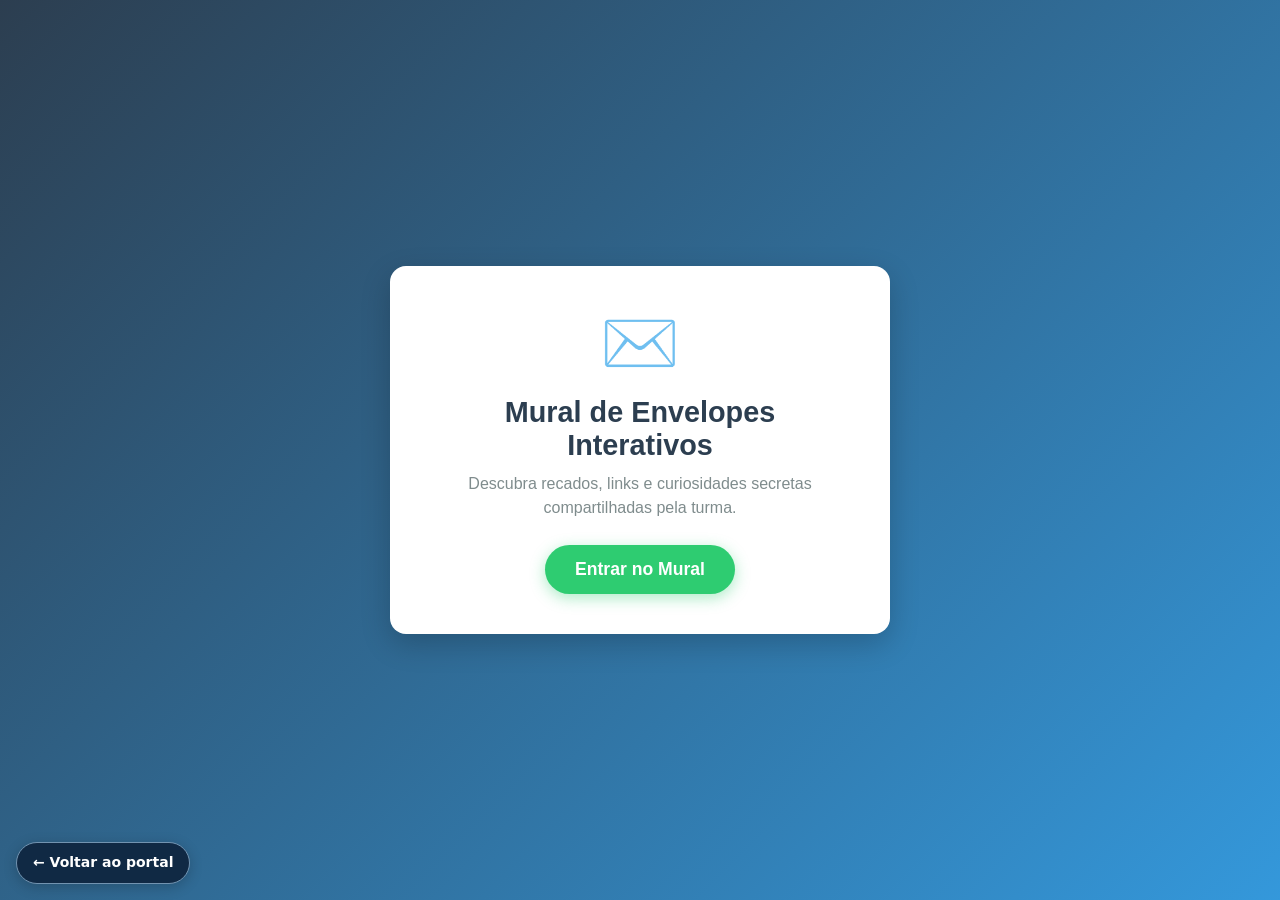
==== projetos/becca-cleones/index.html @ d83f29cf "Preparando para o pages" ====
<!DOCTYPE html>
<html lang="pt-BR">
<head>
    <meta charset="UTF-8">
    <meta name="viewport" content="width=device-width, initial-scale=1.0">
    <title>Mural de Envelopes Digitais</title>
    <link rel="stylesheet" href="style.css">
</head>
<body>

    <!-- Tela de Boas-Vindas -->
    <div id="welcomeScreen" class="welcome-screen">
        <div class="welcome-box">
            <span class="welcome-icon">✉️</span>
            <h1>Mural de Envelopes Interativos</h1>
            <p>Descubra recados, links e curiosidades secretas compartilhadas pela turma.</p>
            <button id="btnEnterMural" class="btn-enter">Entrar no Mural</button>
        </div>
    </div>

    <!-- Conteúdo Principal do Mural -->
    <div id="mainContent" class="main-content hidden">
        <header>
            <h1>✉️ Mural de Envelopes Interativos</h1>
            <p>Clique em um cartão para revelar ou gerencie as mensagens abaixo!</p>
            <div class="header-actions">
                <button id="btnOpenModal" class="btn-action-open">✉️ Escrever Nova Mensagem</button>
                <!-- NOVO: Botão Limpar Tudo -->
                <button id="btnClearAll" class="btn-action-clear">🗑️ Limpar Todo o Mural</button>
            </div>
        </header>

        <main class="container">
            <!-- Mural de Envelopes -->
            <section class="mural-container">
                <h2>Mural de Recados</h2>
                <div id="mural" class="mural-grid">
                    <!-- Os cartões serão injetados dinamicamente via JS -->
                </div>
            </section>
        </main>
    </div>

    <!-- Modal para Escrever a Mensagem -->
    <div id="envelopeModal" class="modal-overlay hidden-modal">
        <div class="modal-content">
            <div class="modal-header">
                <h2>Criar Card #<span id="nextId">1</span></h2>
                <button id="btnCloseModal" class="btn-close-modal">&times;</button>
            </div>
            <form id="envelopeForm">
                <div class="form-group">
                    <label for="texto">Mensagem / Conteúdo:</label>
                    <textarea id="texto" placeholder="Digite sua mensagem secreta ou curiosidade..." required></textarea>
                </div>
                <div class="form-group">
                    <label for="link">Hyperlink (Opcional):</label>
                    <input type="url" id="link" placeholder="https://exemplo.com">
                </div>
                <div class="form-group">
                    <label>Escolha a cor do Envelope:</label>
                    <div class="color-picker-container">
                        <label class="color-option" style="background-color: #f1c40f;">
                            <input type="radio" name="cor" value="#f1c40f" checked>
                        </label>
                        <label class="color-option" style="background-color: #ff7675;">
                            <input type="radio" name="cor" value="#ff7675">
                        </label>
                        <label class="color-option" style="background-color: #55efc4;">
                            <input type="radio" name="cor" value="#55efc4">
                        </label>
                        <label class="color-option" style="background-color: #74b9ff;">
                            <input type="radio" name="cor" value="#74b9ff">
                        </label>
                        <label class="color-option" style="background-color: #a29bfe;">
                            <input type="radio" name="cor" value="#a29bfe">
                        </label>
                    </div>
                </div>
                <button type="submit" class="btn-submit">Salvar no Mural</button>
            </form>
        </div>
    </div>

    <script src="script.js"></script>
  <script src="../../assets/voltar.js"></script>
</body>
</html>
---- projetos/becca-cleones/style.css ----
* {
    margin: 0;
    padding: 0;
    box-sizing: border-box;
    font-family: 'Segoe UI', Tahoma, Geneva, Verdana, sans-serif;
}

body {
    background-color: #f4f6f9;
    color: #333;
    overflow-x: hidden;
}

/* Tela de Boas-Vindas */
.welcome-screen {
    position: fixed;
    top: 0;
    left: 0;
    width: 100vw;
    height: 100vh;
    background: linear-gradient(135deg, #2c3e50, #3498db);
    display: flex;
    justify-content: center;
    align-items: center;
    z-index: 1000;
    transition: opacity 0.5s ease, visibility 0.5s ease;
    padding: 20px;
}

.welcome-box {
    background: white;
    padding: 40px;
    border-radius: 16px;
    text-align: center;
    box-shadow: 0 10px 30px rgba(0,0,0,0.2);
    max-width: 500px;
    width: 100%;
}

.welcome-icon {
    font-size: 4rem;
    display: block;
    margin-bottom: 15px;
    animation: bounce 2s infinite;
}

.welcome-box h1 {
    color: #2c3e50;
    font-size: 1.8rem;
    margin-bottom: 10px;
}

.welcome-box p {
    color: #7f8c8d;
    margin-bottom: 25px;
    font-size: 1rem;
    line-height: 1.5;
}

.btn-enter {
    padding: 14px 30px;
    background-color: #2ecc71;
    color: white;
    border: none;
    border-radius: 30px;
    font-size: 1.1rem;
    font-weight: bold;
    cursor: pointer;
    box-shadow: 0 4px 15px rgba(46, 204, 113, 0.4);
    transition: transform 0.2s, background 0.2s;
}

.btn-enter:hover {
    background-color: #27ae60;
    transform: translateY(-2px);
}

@keyframes bounce {
    0%, 100% { transform: translateY(0); }
    50% { transform: translateY(-10px); }
}

.hidden {
    opacity: 0;
    visibility: hidden;
    height: 0;
    overflow: hidden;
}

/* Conteúdo Principal */
.main-content {
    padding: 20px;
    transition: opacity 0.5s ease;
}

header {
    text-align: center;
    margin-bottom: 30px;
}

header h1 {
    color: #2c3e50;
    margin-bottom: 5px;
}

header p {
    color: #7f8c8d;
    margin-bottom: 15px;
}

/* Container de ações no cabeçalho */
.header-actions {
    display: flex;
    justify-content: center;
    gap: 15px;
    flex-wrap: wrap;
}

.btn-action-open {
    padding: 12px 25px;
    background-color: #3498db;
    color: white;
    border: none;
    border-radius: 25px;
    font-size: 1rem;
    font-weight: bold;
    cursor: pointer;
    box-shadow: 0 4px 12px rgba(52, 152, 219, 0.3);
    transition: background 0.2s, transform 0.2s;
}

.btn-action-open:hover {
    background-color: #2980b9;
    transform: translateY(-2px);
}

/* NOVO: Estilo do botão de limpar tudo */
.btn-action-clear {
    padding: 12px 25px;
    background-color: #e74c3c;
    color: white;
    border: none;
    border-radius: 25px;
    font-size: 1rem;
    font-weight: bold;
    cursor: pointer;
    box-shadow: 0 4px 12px rgba(231, 76, 60, 0.3);
    transition: background 0.2s, transform 0.2s;
}

.btn-action-clear:hover {
    background-color: #c0392b;
    transform: translateY(-2px);
}

.container {
    max-width: 1200px;
    margin: 0 auto;
}

/* Modal */
.modal-overlay {
    position: fixed;
    top: 0;
    left: 0;
    width: 100vw;
    height: 100vh;
    background: rgba(0, 0, 0, 0.6);
    display: flex;
    justify-content: center;
    align-items: center;
    z-index: 2000;
    transition: opacity 0.3s ease, visibility 0.3s ease;
}

.hidden-modal {
    opacity: 0;
    visibility: hidden;
    pointer-events: none;
}

.modal-content {
    background: #fff;
    padding: 25px;
    border-radius: 12px;
    box-shadow: 0 10px 25px rgba(0,0,0,0.2);
    width: 100%;
    max-width: 450px;
    position: relative;
    transform: translateY(0);
    animation: popIn 0.3s ease;
}

@keyframes popIn {
    0% { transform: scale(0.9); opacity: 0; }
    100% { transform: scale(1); opacity: 1; }
}

.modal-header {
    display: flex;
    justify-content: space-between;
    align-items: center;
    margin-bottom: 20px;
    border-bottom: 1px solid #eee;
    padding-bottom: 10px;
}

.modal-header h2 {
    font-size: 1.2rem;
    color: #2c3e50;
}

.btn-close-modal {
    background: none;
    border: none;
    font-size: 1.8rem;
    cursor: pointer;
    color: #7f8c8d;
    line-height: 1;
}

.btn-close-modal:hover {
    color: #e74c3c;
}

.form-group {
    margin-bottom: 15px;
}

.form-group label {
    display: block;
    margin-bottom: 5px;
    font-weight: 600;
    font-size: 0.9rem;
}

.form-group textarea, 
.form-group input {
    width: 100%;
    padding: 10px;
    border: 1px solid #ccc;
    border-radius: 6px;
    font-size: 0.95rem;
}

.form-group textarea {
    height: 90px;
    resize: vertical;
}

.color-picker-container {
    display: flex;
    gap: 10px;
    margin-top: 5px;
}

.color-option {
    width: 32px;
    height: 32px;
    border-radius: 50%;
    cursor: pointer;
    display: flex;
    align-items: center;
    justify-content: center;
    border: 2px solid transparent;
    transition: transform 0.1s, border-color 0.2s;
    box-shadow: 0 2px 5px rgba(0,0,0,0.15);
}

.color-option:hover {
    transform: scale(1.1);
}

.color-option input {
    display: none;
}

.color-option:has(input:checked) {
    border-color: #2c3e50;
    transform: scale(1.1);
}

.btn-submit {
    width: 100%;
    padding: 12px;
    background-color: #2ecc71;
    color: white;
    border: none;
    border-radius: 6px;
    font-weight: bold;
    cursor: pointer;
    transition: background 0.2s;
    margin-top: 5px;
}

.btn-submit:hover {
    background-color: #27ae60;
}

/* Mural / Grid */
.mural-container h2 {
    font-size: 1.4rem;
    margin-bottom: 15px;
    color: #2c3e50;
}

.mural-grid {
    display: grid;
    grid-template-columns: repeat(auto-fill, minmax(220px, 1fr));
    gap: 20px;
}

.envelope-card {
    background-color: transparent;
    width: 100%;
    height: 200px;
    perspective: 1000px;
}

.card-inner {
    position: relative;
    width: 100%;
    height: 100%;
    text-align: center;
    transition: transform 0.6s;
    transform-style: preserve-3d;
    cursor: pointer;
}

.envelope-card.flipped .card-inner {
    transform: rotateY(180deg);
}

.card-front, .card-back {
    position: absolute;
    width: 100%;
    height: 100%;
    -webkit-backface-visibility: hidden;
    backface-visibility: hidden;
    border-radius: 10px;
    padding: 15px;
    display: flex;
    flex-direction: column;
    box-shadow: 0 4px 10px rgba(0,0,0,0.1);
}

.card-front {
    color: #2c3e50;
    justify-content: center;
    align-items: center;
}

.card-front .numero {
    font-size: 1.5rem;
    font-weight: bold;
    margin-bottom: 10px;
}

.card-front .status {
    font-size: 0.9rem;
    background: rgba(255,255,255,0.4);
    padding: 4px 10px;
    border-radius: 20px;
}

.card-back {
    background-color: #ffffff;
    color: #333;
    transform: rotateY(180deg);
    justify-content: space-between;
    text-align: left;
    border: 3px solid #f1c40f; 
}

.card-back .header-back {
    display: flex;
    justify-content: space-between;
    align-items: center;
    border-bottom: 1px solid #eee;
    padding-bottom: 5px;
    font-size: 0.85rem;
    font-weight: bold;
    color: #7f8c8d;
}

.card-back .conteudo {
    font-size: 0.95rem;
    margin-top: 10px;
    flex-grow: 1;
    overflow-y: auto;
    word-break: break-word;
}

.card-back .link-url {
    display: inline-block;
    color: #3498db;
    text-decoration: none;
    font-weight: bold;
    margin-top: 5px;
}

.card-back .link-url:hover {
    text-decoration: underline;
}

.btn-delete {
    background: none;
    border: none;
    color: #e74c3c;
    font-size: 1.1rem;
    cursor: pointer;
    transition: transform 0.1s;
}

.btn-delete:hover {
    transform: scale(1.2);
}
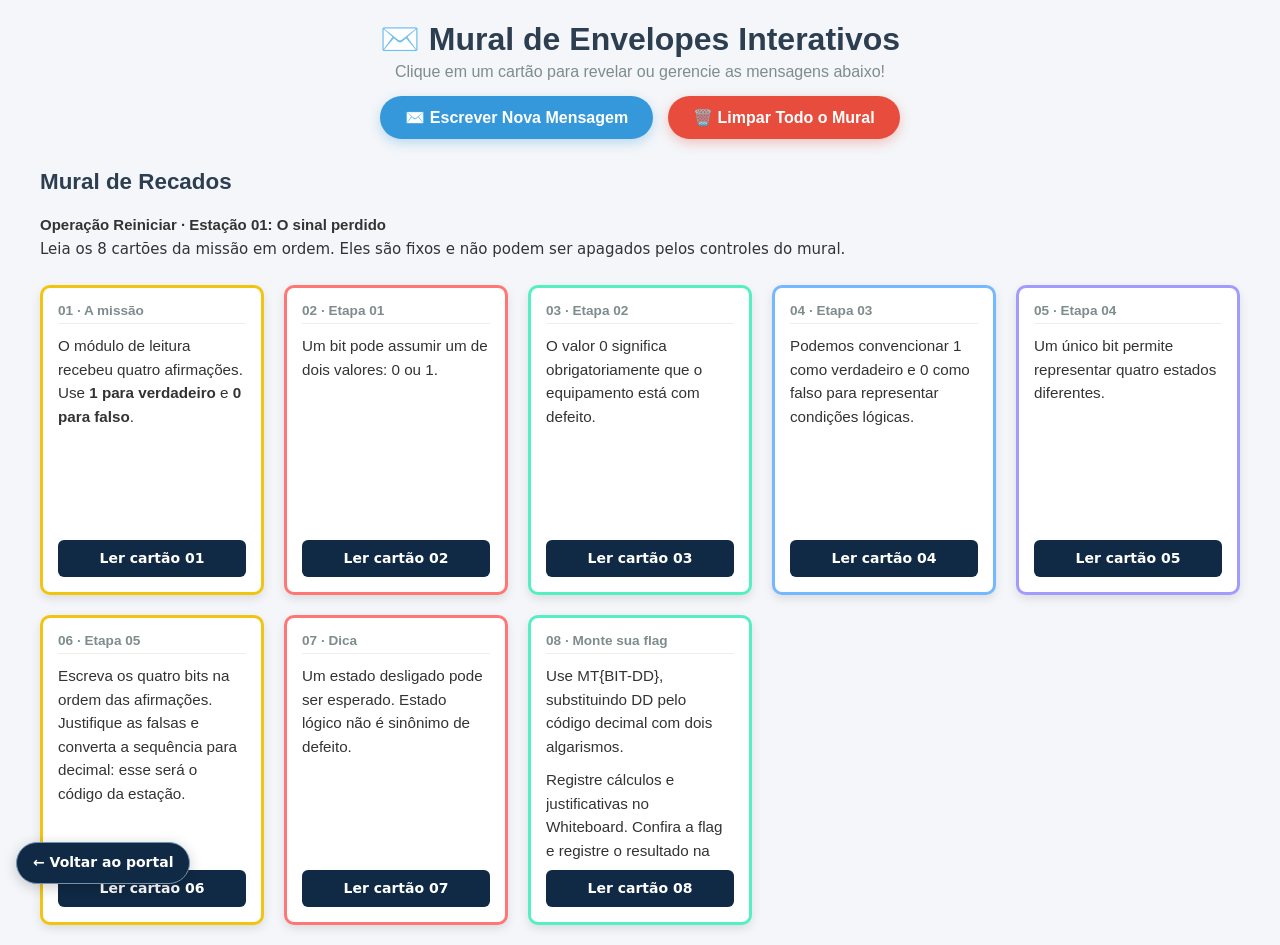
==== commit ff20f6d4: "tentativa numero 3" ====
--- a/projetos/becca-cleones/index.html
+++ b/projetos/becca-cleones/index.html
@@ -5,11 +5,13 @@
     <meta name="viewport" content="width=device-width, initial-scale=1.0">
     <title>Mural de Envelopes Digitais</title>
     <link rel="stylesheet" href="style.css">
+<link rel="stylesheet" href="../../assets/cartoes-fixos.css">
 </head>
 <body>
 
+
     <!-- Tela de Boas-Vindas -->
-    <div id="welcomeScreen" class="welcome-screen">
+    <div id="welcomeScreen" class="welcome-screen hidden">
         <div class="welcome-box">
             <span class="welcome-icon">✉️</span>
             <h1>Mural de Envelopes Interativos</h1>
@@ -19,7 +21,7 @@
     </div>
 
     <!-- Conteúdo Principal do Mural -->
-    <div id="mainContent" class="main-content hidden">
+    <div id="mainContent" class="main-content">
         <header>
             <h1>✉️ Mural de Envelopes Interativos</h1>
             <p>Clique em um cartão para revelar ou gerencie as mensagens abaixo!</p>
@@ -34,7 +36,9 @@
             <!-- Mural de Envelopes -->
             <section class="mural-container">
                 <h2>Mural de Recados</h2>
-                <div id="mural" class="mural-grid">
+                <p class="ctf-mural-heading" id="missao"><strong>Operação Reiniciar · Estação 01: O sinal perdido</strong><br>Leia os 8 cartões da missão em ordem. Eles são fixos e não podem ser apagados pelos controles do mural.</p><div id="mural" class="mural-grid">
+<!-- Cartões permanentes da atividade: editar somente neste HTML. -->
+<div class="envelope-card flipped" data-ctf-fixed id="ctf-1-1" data-ctf-title="01 · A missão"><div class="card-inner"><div class="card-front" style="background-color:#f1c40f"><div class="numero">01 · A missão</div><div class="status">Missão 01 · Conteúdo fixo</div></div><div class="card-back" style="border-color:#f1c40f"><div class="header-back"><span>01 · A missão</span></div><div class="conteudo ctf-preview"><p>O módulo de leitura recebeu quatro afirmações. Use <strong>1 para verdadeiro</strong> e <strong>0 para falso</strong>.</p></div><button class="ctf-read" type="button" data-ctf-read="ctf-1-1" aria-haspopup="dialog">Ler cartão 01</button></div></div><div class="ctf-fixed-content" id="ctf-1-1-content" hidden><h2>01 · A missão</h2><p>O módulo de leitura recebeu quatro afirmações. Use <strong>1 para verdadeiro</strong> e <strong>0 para falso</strong>.</p></div></div><div class="envelope-card flipped" data-ctf-fixed id="ctf-1-2" data-ctf-title="02 · Etapa 01"><div class="card-inner"><div class="card-front" style="background-color:#ff7675"><div class="numero">02 · Etapa 01</div><div class="status">Missão 01 · Conteúdo fixo</div></div><div class="card-back" style="border-color:#ff7675"><div class="header-back"><span>02 · Etapa 01</span></div><div class="conteudo ctf-preview">Um bit pode assumir um de dois valores: 0 ou 1.</div><button class="ctf-read" type="button" data-ctf-read="ctf-1-2" aria-haspopup="dialog">Ler cartão 02</button></div></div><div class="ctf-fixed-content" id="ctf-1-2-content" hidden><h2>02 · Etapa 01</h2>Um bit pode assumir um de dois valores: 0 ou 1.</div></div><div class="envelope-card flipped" data-ctf-fixed id="ctf-1-3" data-ctf-title="03 · Etapa 02"><div class="card-inner"><div class="card-front" style="background-color:#55efc4"><div class="numero">03 · Etapa 02</div><div class="status">Missão 01 · Conteúdo fixo</div></div><div class="card-back" style="border-color:#55efc4"><div class="header-back"><span>03 · Etapa 02</span></div><div class="conteudo ctf-preview">O valor 0 significa obrigatoriamente que o equipamento está com defeito.</div><button class="ctf-read" type="button" data-ctf-read="ctf-1-3" aria-haspopup="dialog">Ler cartão 03</button></div></div><div class="ctf-fixed-content" id="ctf-1-3-content" hidden><h2>03 · Etapa 02</h2>O valor 0 significa obrigatoriamente que o equipamento está com defeito.</div></div><div class="envelope-card flipped" data-ctf-fixed id="ctf-1-4" data-ctf-title="04 · Etapa 03"><div class="card-inner"><div class="card-front" style="background-color:#74b9ff"><div class="numero">04 · Etapa 03</div><div class="status">Missão 01 · Conteúdo fixo</div></div><div class="card-back" style="border-color:#74b9ff"><div class="header-back"><span>04 · Etapa 03</span></div><div class="conteudo ctf-preview">Podemos convencionar 1 como verdadeiro e 0 como falso para representar condições lógicas.</div><button class="ctf-read" type="button" data-ctf-read="ctf-1-4" aria-haspopup="dialog">Ler cartão 04</button></div></div><div class="ctf-fixed-content" id="ctf-1-4-content" hidden><h2>04 · Etapa 03</h2>Podemos convencionar 1 como verdadeiro e 0 como falso para representar condições lógicas.</div></div><div class="envelope-card flipped" data-ctf-fixed id="ctf-1-5" data-ctf-title="05 · Etapa 04"><div class="card-inner"><div class="card-front" style="background-color:#a29bfe"><div class="numero">05 · Etapa 04</div><div class="status">Missão 01 · Conteúdo fixo</div></div><div class="card-back" style="border-color:#a29bfe"><div class="header-back"><span>05 · Etapa 04</span></div><div class="conteudo ctf-preview">Um único bit permite representar quatro estados diferentes.</div><button class="ctf-read" type="button" data-ctf-read="ctf-1-5" aria-haspopup="dialog">Ler cartão 05</button></div></div><div class="ctf-fixed-content" id="ctf-1-5-content" hidden><h2>05 · Etapa 04</h2>Um único bit permite representar quatro estados diferentes.</div></div><div class="envelope-card flipped" data-ctf-fixed id="ctf-1-6" data-ctf-title="06 · Etapa 05"><div class="card-inner"><div class="card-front" style="background-color:#f1c40f"><div class="numero">06 · Etapa 05</div><div class="status">Missão 01 · Conteúdo fixo</div></div><div class="card-back" style="border-color:#f1c40f"><div class="header-back"><span>06 · Etapa 05</span></div><div class="conteudo ctf-preview"><p>Escreva os quatro bits na ordem das afirmações. Justifique as falsas e converta a sequência para decimal: esse será o código da estação.</p></div><button class="ctf-read" type="button" data-ctf-read="ctf-1-6" aria-haspopup="dialog">Ler cartão 06</button></div></div><div class="ctf-fixed-content" id="ctf-1-6-content" hidden><h2>06 · Etapa 05</h2><p>Escreva os quatro bits na ordem das afirmações. Justifique as falsas e converta a sequência para decimal: esse será o código da estação.</p></div></div><div class="envelope-card flipped" data-ctf-fixed id="ctf-1-7" data-ctf-title="07 · Dica"><div class="card-inner"><div class="card-front" style="background-color:#ff7675"><div class="numero">07 · Dica</div><div class="status">Missão 01 · Conteúdo fixo</div></div><div class="card-back" style="border-color:#ff7675"><div class="header-back"><span>07 · Dica</span></div><div class="conteudo ctf-preview">Um estado desligado pode ser esperado. Estado lógico não é sinônimo de defeito.</div><button class="ctf-read" type="button" data-ctf-read="ctf-1-7" aria-haspopup="dialog">Ler cartão 07</button></div></div><div class="ctf-fixed-content" id="ctf-1-7-content" hidden><h2>07 · Dica</h2>Um estado desligado pode ser esperado. Estado lógico não é sinônimo de defeito.</div></div><div class="envelope-card flipped" data-ctf-fixed id="ctf-1-8" data-ctf-title="08 · Monte sua flag"><div class="card-inner"><div class="card-front" style="background-color:#55efc4"><div class="numero">08 · Monte sua flag</div><div class="status">Missão 01 · Conteúdo fixo</div></div><div class="card-back" style="border-color:#55efc4"><div class="header-back"><span>08 · Monte sua flag</span></div><div class="conteudo ctf-preview"><p>Use <code>MT{BIT-DD}</code>, substituindo DD pelo código decimal com dois algarismos.</p><p>Registre cálculos e justificativas no Whiteboard. Confira a flag e registre o resultado na tabela da equipe no Loop.</p><a href="../../index.html?desafio=1#verificador">Verificar a flag da estação 01 →</a></div><button class="ctf-read" type="button" data-ctf-read="ctf-1-8" aria-haspopup="dialog">Ler cartão 08</button></div></div><div class="ctf-fixed-content" id="ctf-1-8-content" hidden><h2>08 · Monte sua flag</h2><p>Use <code>MT{BIT-DD}</code>, substituindo DD pelo código decimal com dois algarismos.</p><p>Registre cálculos e justificativas no Whiteboard. Confira a flag e registre o resultado na tabela da equipe no Loop.</p><a href="../../index.html?desafio=1#verificador">Verificar a flag da estação 01 →</a></div></div>
                     <!-- Os cartões serão injetados dinamicamente via JS -->
                 </div>
             </section>
@@ -84,6 +88,7 @@
 
     <script src="script.js"></script>
   <script src="../../assets/voltar.js"></script>
+<dialog id="ctf-reader" aria-labelledby="ctf-reader-title"><form method="dialog"><button class="ctf-close" aria-label="Fechar cartão">Fechar ×</button></form><h2 id="ctf-reader-title"></h2><div id="ctf-reader-content"></div></dialog><script src="../../assets/cartoes-fixos.js"></script>
 </body>
 </html>
 
--- a/assets/cartoes-fixos.css
+++ b/assets/cartoes-fixos.css
@@ -0,0 +1,2 @@
+/* Complementos dos cartões nativos; o visual pertence a cada mural. */
+.ctf-mural-heading{font:15px/1.6 system-ui!important;color:inherit;margin:18px 0 24px!important;max-width:960px;text-align:left}.ctf-preview{overflow:auto;flex:1;min-height:0;font-size:15px;line-height:1.55;text-align:left;overflow-wrap:anywhere}.ctf-preview p{margin:0 0 10px}.ctf-preview table{font-size:13px;width:100%;border-collapse:collapse}.ctf-preview th,.ctf-preview td{border:1px solid #8799aa;padding:4px}.ctf-preview a{color:#17456a;text-decoration:underline}.ctf-read{display:block;flex-shrink:0;position:relative;z-index:3;background:#102944;color:#fff;border:0;border-radius:6px;padding:8px 12px;cursor:pointer;font:600 14px/1.5 system-ui;margin-top:8px;width:100%}[data-ctf-fixed] .card-back{display:flex;flex-direction:column}[data-ctf-fixed] .conteudo{flex:1;min-height:0}[data-ctf-fixed].envelope-card{height:310px}[data-ctf-fixed].card{height:310px}.ctf-static-wrapper{position:relative;min-width:0}.ctf-static-wrapper>.carta,.ctf-static-wrapper>.tcg{width:100%}.ctf-envelope-open{position:absolute!important;inset:0!important;width:100%!important;height:100%!important;z-index:20!important;background:transparent!important;border:0!important;border-radius:12px!important;cursor:pointer!important;margin:0!important;padding:0!important}.ctf-type-art{display:flex!important;align-items:center;justify-content:center;font:700 70px/1 monospace;color:var(--attr)}[data-ctf-fixed] [hidden]{display:none!important}[data-ctf-fixed] :focus-visible{outline:3px solid #d26c00;outline-offset:3px}#ctf-reader{position:fixed;inset:0;margin:auto;width:min(680px,calc(100% - 32px));max-width:680px;max-height:85dvh;height:auto;overflow:auto;padding:28px;border:1px solid #b5c3d1;border-radius:16px;background:#fff;color:#152d43;box-shadow:0 20px 80px #0005;font:16px/1.65 system-ui;color-scheme:light;transform:none;text-align:left}#ctf-reader:not([open]){display:none}#ctf-reader::backdrop{background:#081a2dbb}#ctf-reader h2{font:700 25px/1.3 system-ui;color:#152d43;margin:16px 0}#ctf-reader p{font:16px/1.65 system-ui;color:#243d53;margin:12px 0}#ctf-reader table{width:100%;border-collapse:collapse}#ctf-reader th,#ctf-reader td{border:1px solid #b5c3d1;padding:8px;text-align:center}#ctf-reader a{display:inline-block;color:#125784;text-decoration:underline}#ctf-reader code{overflow-wrap:anywhere}#ctf-reader .ctf-close{display:block;margin-left:auto;border:0;border-radius:8px;padding:9px 14px;background:#102944;color:#fff;cursor:pointer;font:600 15px/1.5 system-ui}#ctf-reader :focus-visible{outline:3px solid #bf6000;outline-offset:3px}
